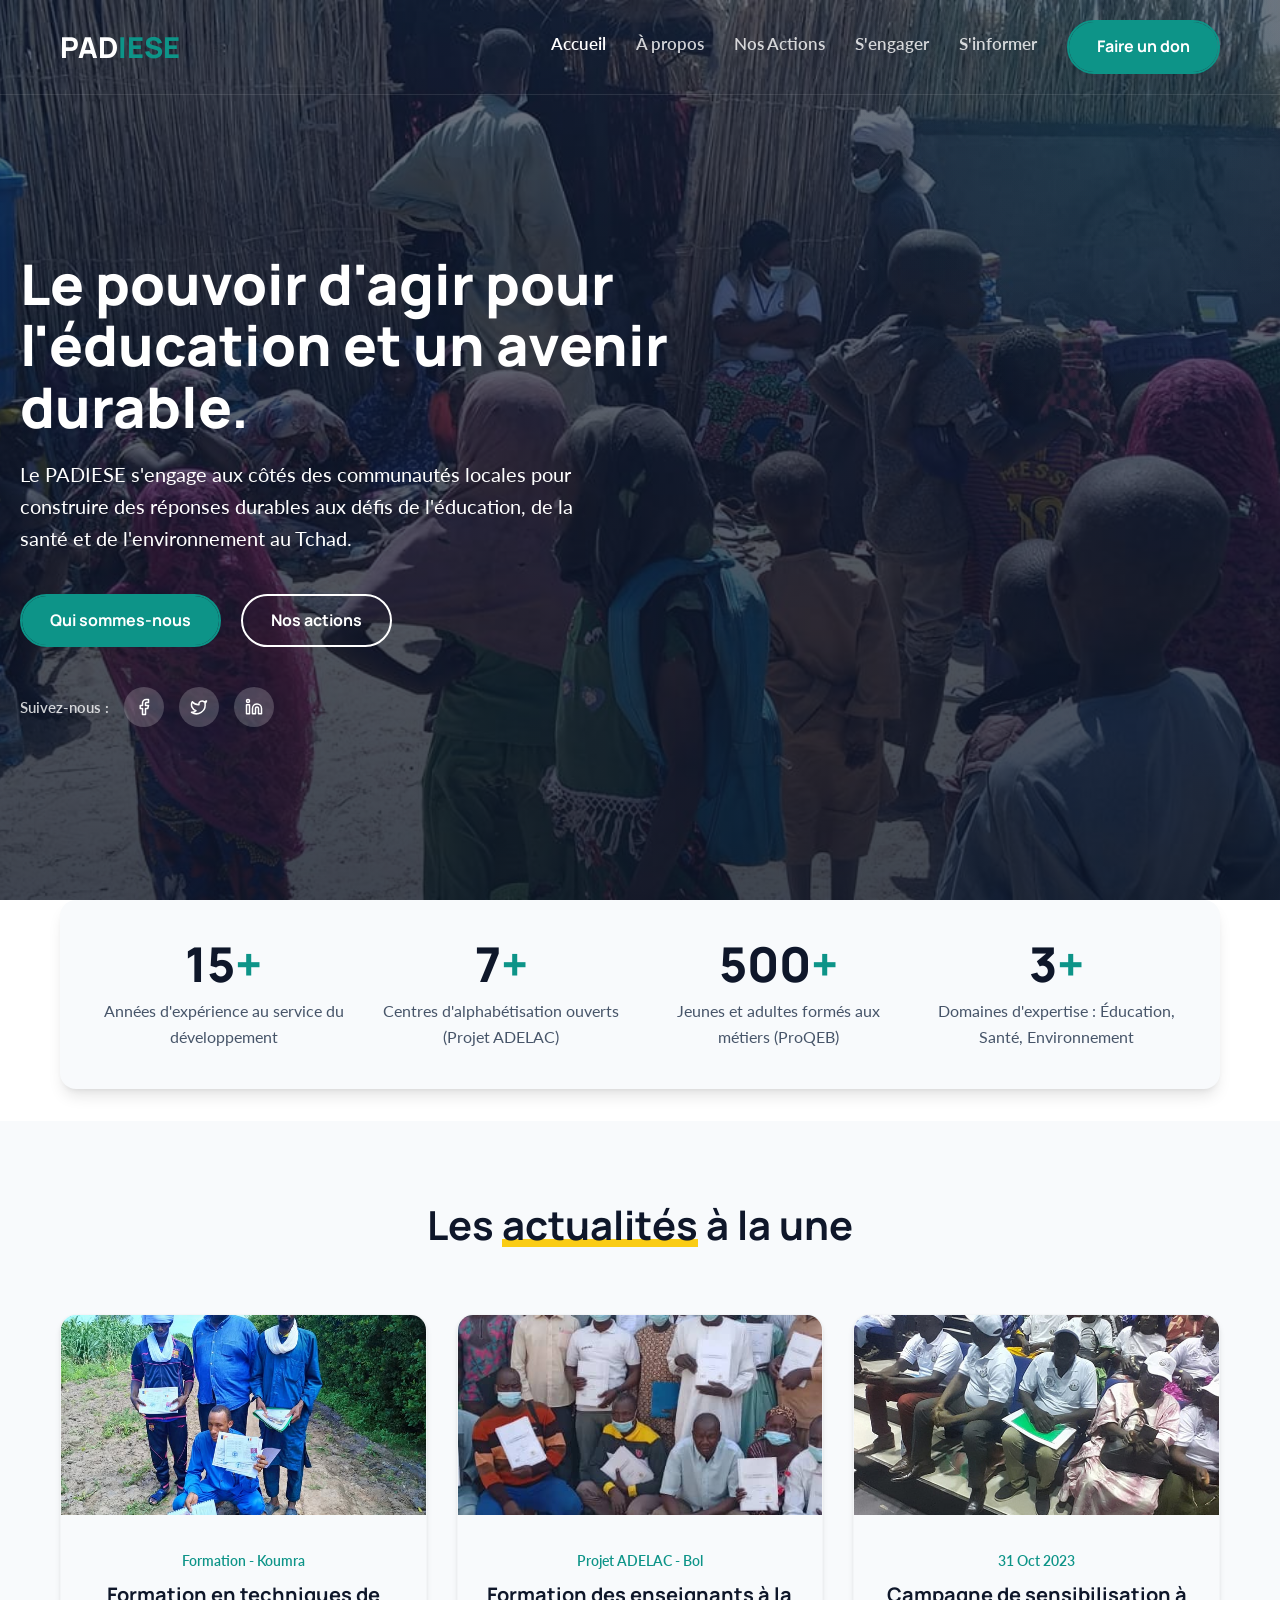
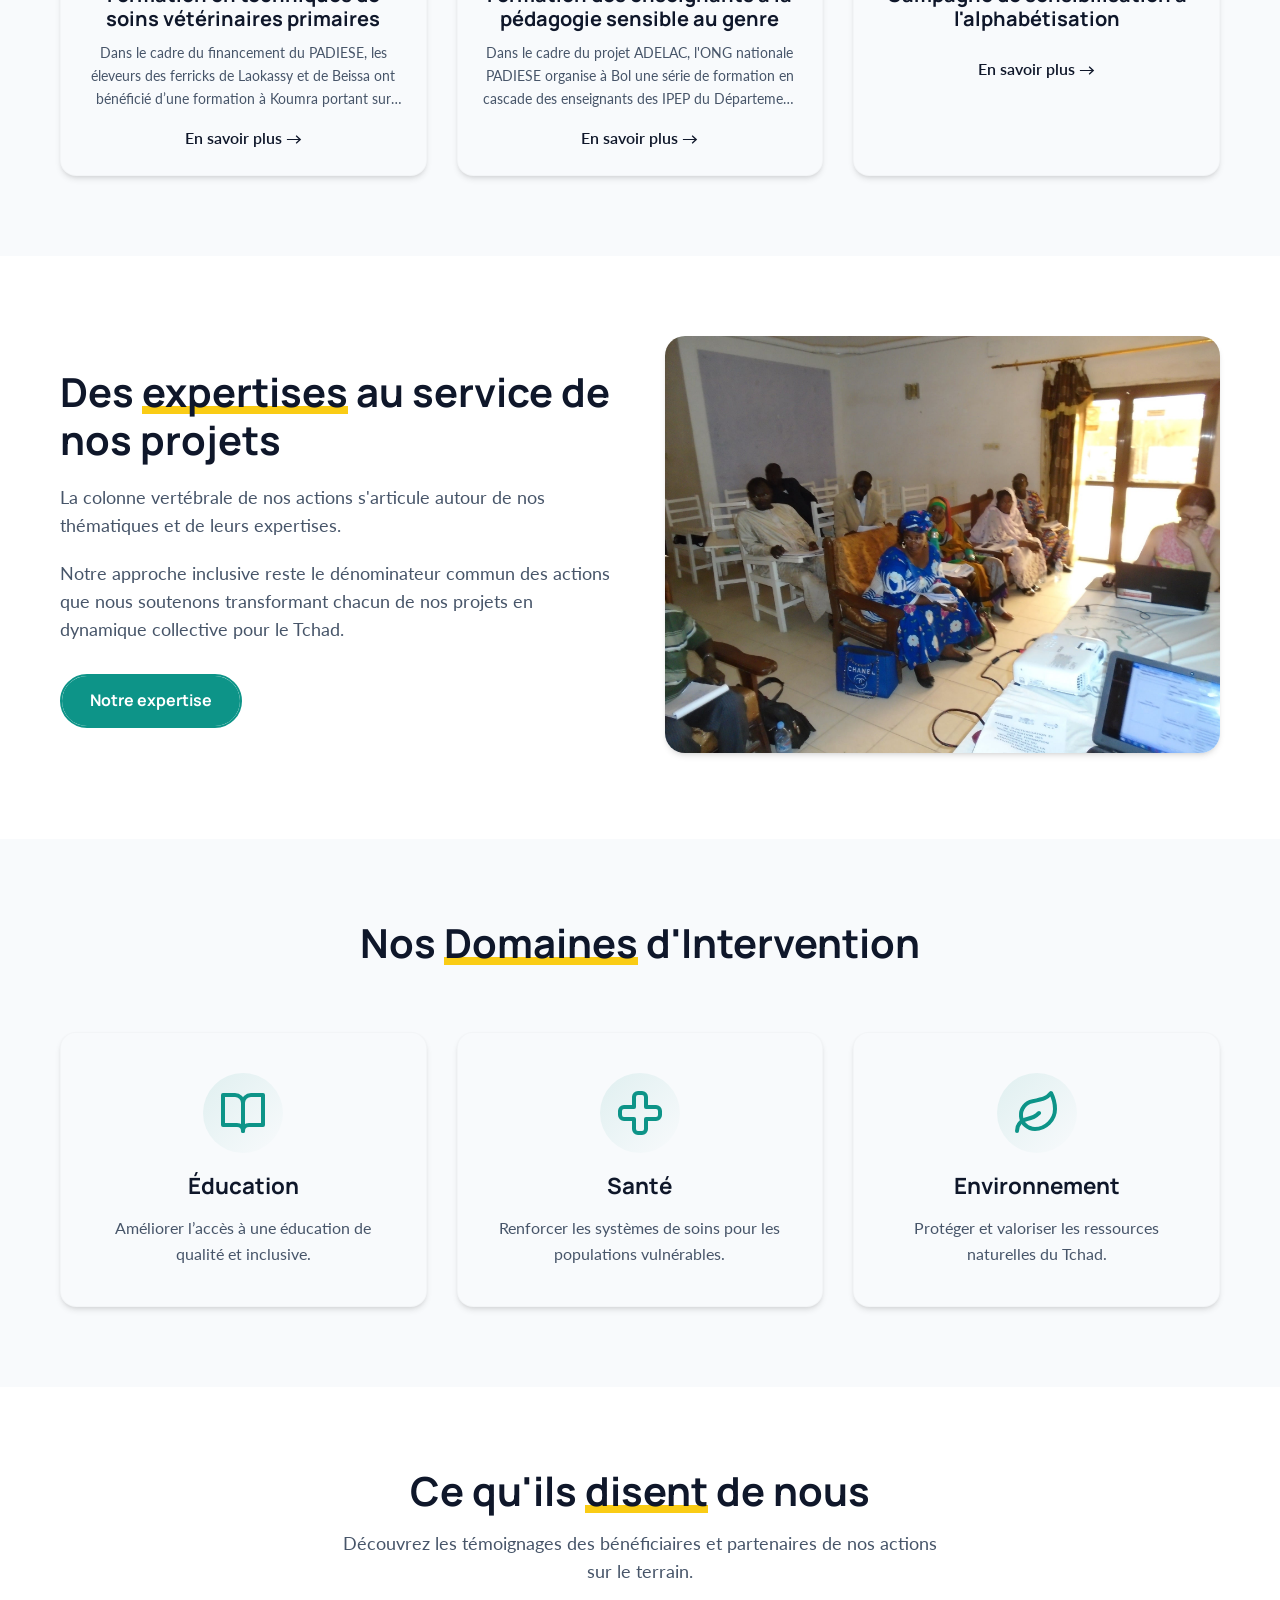
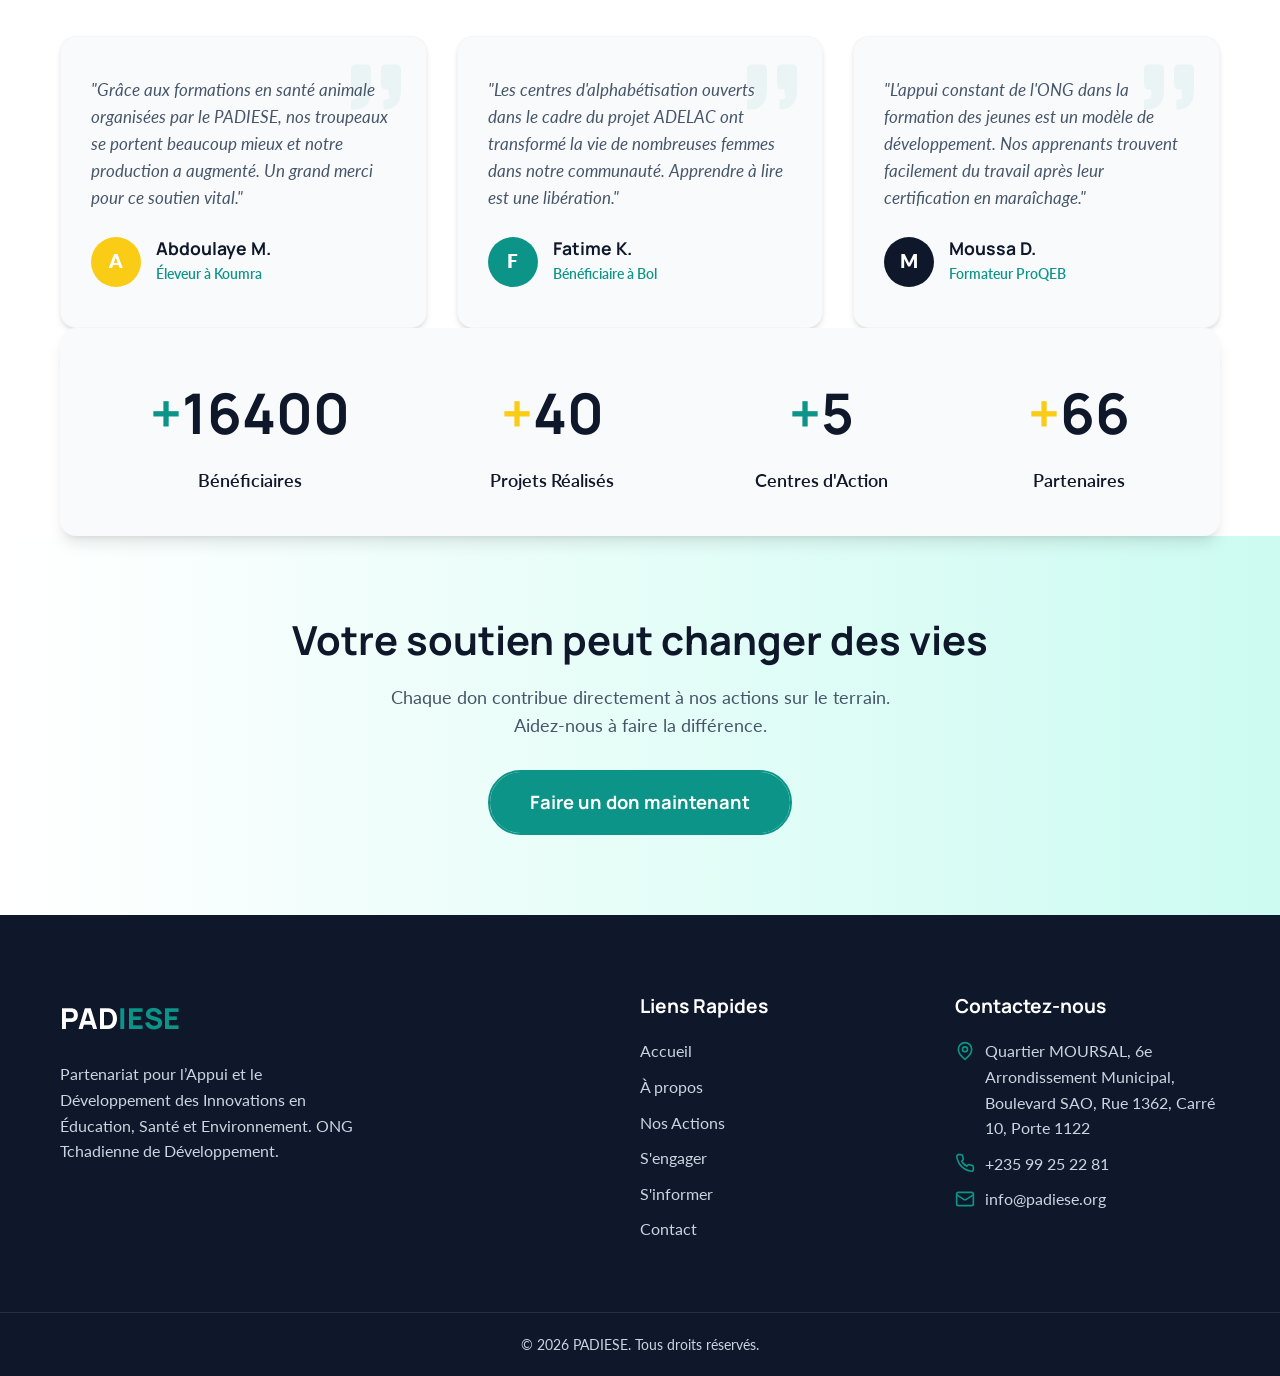
==== index.html @ 0599d3d6 "Initial commit" ====
<!DOCTYPE html>
<html lang="fr">
<head>
    <meta charset="UTF-8">
    <meta name="viewport" content="width=device-width, initial-scale=1.0">
    <meta name="description" content="Site officiel de l'ONG PADIESE (Partenariat pour l’Appui et le Développement des Innovations en Éducation, Santé et Environnement).">
    <title>PADIESE | ONG Tchadienne de Développement</title>
    <link href="https://fonts.googleapis.com/css2?family=Lato:ital,wght@0,300;0,400;0,700;1,400&family=Manrope:wght@400;500;600;700;800&display=swap" rel="stylesheet">
    <link rel="stylesheet" href="css/style.css">
    <link rel="stylesheet" href="css/components.css">
    <link rel="stylesheet" href="css/animations.css">
</head>
<body>
    <nav class="navbar" id="navbar">
        <div class="container nav-container">
            <a href="#" class="logo">PAD<span>IESE</span></a>
            <div class="nav-links">
                <a href="index.html" style="color: white;">Accueil</a>
                <a href="a-propos.html">À propos</a>
                <a href="actions.html">Nos Actions</a>
                <a href="sengager.html">S'engager</a>
                <a href="sinformer.html">S'informer</a>
                <a href="contact.html?sujet=don" class="btn btn-primary">Faire un don</a>
            </div>
            <div class="mobile-menu-btn">
                <span></span><span></span><span></span>
            </div>
        </div>
    </nav>

    <main>
        <!-- Hero Section -->
        <section id="accueil" class="hero">
            <div class="hero-bg"></div>
            <div class="container hero-content fade-in-up" style="text-align: left; margin: 0;">
                <h1 style="color: white; font-size: 3.5rem; max-width: 800px; line-height: 1.1; font-weight: 800;">Le pouvoir d'agir pour <span class="yellow-underline-text" style="color: white;">l'éducation</span> et un avenir <span class="yellow-underline-text" style="color: white;">durable.</span></h1>
                <p style="color: white; font-size: 1.25rem; max-width: 600px; margin-left: 0; margin-top: 20px;">Le PADIESE s'engage aux côtés des communautés locales pour construire des réponses durables aux défis de l'éducation, de la santé et de l'environnement au Tchad.</p>
                <div class="hero-buttons" style="justify-content: flex-start;">
                    <a href="a-propos.html" class="btn btn-primary">Qui sommes-nous</a>
                    <a href="actions.html" class="btn btn-secondary" style="border-color: white; color: white !important;">Nos actions</a>
                </div>
                <div class="hero-socials reveal delay-2" style="margin-top: 40px; display: flex; gap: 15px; align-items: center;">
                    <span style="color: rgba(255,255,255,0.8); font-size: 0.95rem; font-weight: 600;">Suivez-nous :</span>
                    <a href="#" style="color: white; background: rgba(255,255,255,0.2); width: 40px; height: 40px; display: flex; align-items: center; justify-content: center; border-radius: 50%; transition: all 0.3s ease;" onmouseover="this.style.background='var(--primary-color)'; this.style.transform='translateY(-3px)'" onmouseout="this.style.background='rgba(255,255,255,0.2)'; this.style.transform='translateY(0)'">
                        <svg xmlns="http://www.w3.org/2000/svg" width="18" height="18" viewBox="0 0 24 24" fill="none" stroke="currentColor" stroke-width="2" stroke-linecap="round" stroke-linejoin="round"><path d="M18 2h-3a5 5 0 0 0-5 5v3H7v4h3v8h4v-8h3l1-4h-4V7a1 1 0 0 1 1-1h3z"/></svg>
                    </a>
                    <a href="#" style="color: white; background: rgba(255,255,255,0.2); width: 40px; height: 40px; display: flex; align-items: center; justify-content: center; border-radius: 50%; transition: all 0.3s ease;" onmouseover="this.style.background='var(--primary-color)'; this.style.transform='translateY(-3px)'" onmouseout="this.style.background='rgba(255,255,255,0.2)'; this.style.transform='translateY(0)'">
                        <svg xmlns="http://www.w3.org/2000/svg" width="18" height="18" viewBox="0 0 24 24" fill="none" stroke="currentColor" stroke-width="2" stroke-linecap="round" stroke-linejoin="round"><path d="M22 4s-.7 2.1-2 3.4c1.6 10-9.4 17.3-18 11.6 2.2.1 4.4-.6 6-2C3 15.5.5 9.6 3 5c2.2 2.6 5.6 4.1 9 4-.9-4.2 4-6.6 7-3.8 1.1 0 3-1.2 3-1.2z"/></svg>
                    </a>
                    <a href="#" style="color: white; background: rgba(255,255,255,0.2); width: 40px; height: 40px; display: flex; align-items: center; justify-content: center; border-radius: 50%; transition: all 0.3s ease;" onmouseover="this.style.background='var(--primary-color)'; this.style.transform='translateY(-3px)'" onmouseout="this.style.background='rgba(255,255,255,0.2)'; this.style.transform='translateY(0)'">
                        <svg xmlns="http://www.w3.org/2000/svg" width="18" height="18" viewBox="0 0 24 24" fill="none" stroke="currentColor" stroke-width="2" stroke-linecap="round" stroke-linejoin="round"><path d="M16 8a6 6 0 0 1 6 6v7h-4v-7a2 2 0 0 0-2-2 2 2 0 0 0-2 2v7h-4v-7a6 6 0 0 1 6-6z"/><rect width="4" height="12" x="2" y="9"/><circle cx="4" cy="4" r="2"/></svg>
                    </a>
                </div>
            </div>
        </section>
        <!-- Impact Section -->
        <section id="impact" class="impact-section" style="padding-bottom: 2rem;">
            <div class="container">
                <div class="impact-grid reveal" style="display: grid; grid-template-columns: repeat(auto-fit, minmax(200px, 1fr)); gap: 30px; text-align: center;">
                    <div class="impact-card">
                        <h3 class="impact-number" style="font-size: 3rem; color: var(--text-main); font-weight: 800; line-height: 1;">15<span class="impact-plus" style="color: var(--primary-color);">+</span></h3>
                        <p class="impact-text" style="color: var(--text-muted); margin-top: 10px;">Années d'expérience au service du développement</p>
                    </div>
                    <div class="impact-card">
                        <h3 class="impact-number" style="font-size: 3rem; color: var(--text-main); font-weight: 800; line-height: 1;">7<span class="impact-plus" style="color: var(--primary-color);">+</span></h3>
                        <p class="impact-text" style="color: var(--text-muted); margin-top: 10px;">Centres d'alphabétisation ouverts (Projet ADELAC)</p>
                    </div>
                    <div class="impact-card">
                        <h3 class="impact-number" style="font-size: 3rem; color: var(--text-main); font-weight: 800; line-height: 1;">500<span class="impact-plus" style="color: var(--primary-color);">+</span></h3>
                        <p class="impact-text" style="color: var(--text-muted); margin-top: 10px;">Jeunes et adultes formés aux métiers (ProQEB)</p>
                    </div>
                    <div class="impact-card">
                        <h3 class="impact-number" style="font-size: 3rem; color: var(--text-main); font-weight: 800; line-height: 1;">3<span class="impact-plus" style="color: var(--primary-color);">+</span></h3>
                        <p class="impact-text" style="color: var(--text-muted); margin-top: 10px;">Domaines d'expertise : Éducation, Santé, Environnement</p>
                    </div>
                </div>
            </div>
        </section>

        <!-- À la une (Dernières actions) -->
        <section class="section-padding" style="background-color: var(--surface-color);">
            <div class="container">
                <div class="section-title text-center reveal">
                    <h2>Les <span class="yellow-underline-text">actualités</span> à la une</h2>
                </div>
                <div class="grid-3">
                    <div class="card reveal delay-1" style="padding: 0; overflow: hidden;">
                        <img src="images/473360840_1730516717730253_8406266396441770291_n.jpg" alt="Soins vétérinaires primaires" style="width: 100%; height: 200px; object-fit: cover;">
                        <div style="padding: 25px;">
                            <span style="font-size: 0.85rem; color: var(--primary-color); font-weight: 600;">Formation - Koumra</span>
                            <h3 style="margin: 10px 0; font-size: 1.25rem;">Formation en techniques de soins vétérinaires primaires</h3>
                            <p style="font-size: 0.9rem; color: var(--text-muted); margin-bottom: 15px; display: -webkit-box; -webkit-line-clamp: 3; -webkit-box-orient: vertical; overflow: hidden;">Dans le cadre du financement du PADIESE, les éleveurs des ferricks de Laokassy et de Beissa ont bénéficié d’une formation à Koumra portant sur les techniques de soins vétérinaires primaires.</p>
                            <a href="actions.html" style="color: var(--text-main); font-weight: 600; text-decoration: none; display: inline-block;">En savoir plus →</a>
                        </div>
                    </div>
                    <div class="card reveal delay-2" style="padding: 0; overflow: hidden;">
                        <img src="images/470239380_969892848502532_4528206277445745098_n.jpg" alt="Formation des enseignants IPEP" style="width: 100%; height: 200px; object-fit: cover;">
                        <div style="padding: 25px;">
                            <span style="font-size: 0.85rem; color: var(--primary-color); font-weight: 600;">Projet ADELAC - Bol</span>
                            <h3 style="margin: 10px 0; font-size: 1.25rem;">Formation des enseignants à la pédagogie sensible au genre</h3>
                            <p style="font-size: 0.9rem; color: var(--text-muted); margin-bottom: 15px; display: -webkit-box; -webkit-line-clamp: 3; -webkit-box-orient: vertical; overflow: hidden;">Dans le cadre du projet ADELAC, l'ONG nationale PADIESE organise à Bol une série de formation en cascade des enseignants des IPEP du Département de Mamdi sur l'utilisation du guide CAP (Connaissances Attitudes Pratiques) lié à la pédagogie sensible au genre. La première série a regroupé 55 participants parmi lesquels 4 femmes.</p>
                            <a href="actions.html" style="color: var(--text-main); font-weight: 600; text-decoration: none; display: inline-block;">En savoir plus →</a>
                        </div>
                    </div>
                    <div class="card reveal delay-3" style="padding: 0; overflow: hidden;">
                        <img src="images/485013255_989605013367758_7354269931741032101_n.jpg" alt="Alphabétisation" style="width: 100%; height: 200px; object-fit: cover;">
                        <div style="padding: 25px;">
                            <span style="font-size: 0.85rem; color: var(--primary-color); font-weight: 600;">31 Oct 2023</span>
                            <h3 style="margin: 10px 0; font-size: 1.25rem;">Campagne de sensibilisation à l'alphabétisation</h3>
                            <a href="actions.html" style="color: var(--text-main); font-weight: 600; text-decoration: none; margin-top: 15px; display: inline-block;">En savoir plus →</a>
                        </div>
                    </div>
                </div>
            </div>
        </section>

        <!-- Expertise Section -->
        <section class="section-padding" style="overflow: hidden;">
            <div class="container" style="display: flex; flex-wrap: wrap; gap: 50px; align-items: center;">
                <div class="reveal" style="flex: 1; min-width: 300px;">
                    <h2 style="font-size: 2.5rem; margin-bottom: 20px;">Des <span class="yellow-underline-text">expertises</span> au service de nos projets</h2>
                    <p style="font-size: 1.1rem; color: var(--text-muted); margin-bottom: 20px;">La colonne vertébrale de nos actions s'articule autour de nos thématiques et de leurs expertises.</p>
                    <p style="font-size: 1.1rem; color: var(--text-muted); margin-bottom: 30px;">Notre approche inclusive reste le dénominateur commun des actions que nous soutenons transformant chacun de nos projets en dynamique collective pour le Tchad.</p>
                    <a href="actions.html" class="btn btn-primary">Notre expertise</a>
                </div>
                <div class="reveal delay-2" style="flex: 1; min-width: 300px; position: relative;">
                    <img src="images/161277208_112523504239475_6601256429785300112_n.jpg" alt="Expertise" style="width: 100%; border-radius: 20px; box-shadow: var(--shadow-md);">
                </div>
            </div>
        </section>

        <!-- Thématiques Section -->
        <section class="section-padding" style="background-color: var(--surface-color);">
            <div class="container">
                <div class="section-title text-center reveal">
                    <h2>Nos <span class="yellow-underline-text">Domaines</span> d'Intervention</h2>
                </div>
                <div class="grid-3 mission-cards">
                    <div class="card reveal delay-1">
                        <div class="card-icon">
                            <svg xmlns="http://www.w3.org/2000/svg" width="48" height="48" viewBox="0 0 24 24" fill="none" stroke="currentColor" stroke-width="2" stroke-linecap="round" stroke-linejoin="round" style="color: var(--primary-color);"><path d="M2 3h6a4 4 0 0 1 4 4v14a3 3 0 0 0-3-3H2z"/><path d="M22 3h-6a4 4 0 0 0-4 4v14a3 3 0 0 1 3-3h7z"/></svg>
                        </div>
                        <h3>Éducation</h3>
                        <p>Améliorer l’accès à une éducation de qualité et inclusive.</p>
                    </div>
                    <div class="card reveal delay-2">
                        <div class="card-icon">
                            <svg xmlns="http://www.w3.org/2000/svg" width="48" height="48" viewBox="0 0 24 24" fill="none" stroke="currentColor" stroke-width="2" stroke-linecap="round" stroke-linejoin="round" style="color: var(--primary-color);"><path d="M11 2a2 2 0 0 0-2 2v5H4a2 2 0 0 0-2 2v2c0 1.1.9 2 2 2h5v5c0 1.1.9 2 2 2h2a2 2 0 0 0 2-2v-5h5a2 2 0 0 0 2-2v-2a2 2 0 0 0-2-2h-5V4a2 2 0 0 0-2-2h-2z"/></svg>
                        </div>
                        <h3>Santé</h3>
                        <p>Renforcer les systèmes de soins pour les populations vulnérables.</p>
                    </div>
                    <div class="card reveal delay-3">
                        <div class="card-icon">
                            <svg xmlns="http://www.w3.org/2000/svg" width="48" height="48" viewBox="0 0 24 24" fill="none" stroke="currentColor" stroke-width="2" stroke-linecap="round" stroke-linejoin="round" style="color: var(--primary-color);"><path d="M11 20A7 7 0 0 1 9.8 6.1C15.5 5 17 4.48 19 2c1 2 2 4.18 2 8 0 5.5-4.78 10-10 10Z"/><path d="M2 21c0-3 1.85-5.36 5.08-6C9.5 14.52 12 13 13 12"/></svg>
                        </div>
                        <h3>Environnement</h3>
                        <p>Protéger et valoriser les ressources naturelles du Tchad.</p>
                    </div>
                </div>
            </div>
        </section>

        <!-- Avis / Témoignages Section -->
        <section class="section-padding" style="background-color: var(--bg-color);">
            <div class="container">
                <div class="section-title text-center reveal">
                    <h2>Ce qu'ils <span class="yellow-underline-text">disent</span> de nous</h2>
                    <p>Découvrez les témoignages des bénéficiaires et partenaires de nos actions sur le terrain.</p>
                </div>
                <div class="grid-3">
                    <!-- Avis 1 -->
                    <div class="card reveal delay-1" style="text-align: left; position: relative;">
                        <svg xmlns="http://www.w3.org/2000/svg" width="60" height="60" viewBox="0 0 24 24" fill="var(--primary-color)" opacity="0.05" style="position: absolute; top: 20px; right: 20px;"><path d="M3 21c3 0 7-1 7-8V5c0-1.25-.756-2.017-2-2H4c-1.25 0-2 .75-2 1.972V11c0 1.25.75 2 2 2 1 0 1 0 1 1v1c0 1-1 2-2 2s-1 .008-1 1.031V20c0 1 0 1 1 1z"/><path d="M15 21c3 0 7-1 7-8V5c0-1.25-.757-2.017-2-2h-4c-1.25 0-2 .75-2 1.972V11c0 1.25.75 2 2 2h.999v2C17.999 16 17 17 16 17s-1 .008-1 1.031V20c0 1 0 1 1 1z"/></svg>
                        <p style="font-size: 1.05rem; font-style: italic; color: var(--text-muted); margin-bottom: 25px; position: relative; z-index: 1;">"Grâce aux formations en santé animale organisées par le PADIESE, nos troupeaux se portent beaucoup mieux et notre production a augmenté. Un grand merci pour ce soutien vital."</p>
                        <div style="display: flex; align-items: center; gap: 15px;">
                            <div style="width: 50px; height: 50px; background: var(--secondary-color); border-radius: 50%; display: flex; align-items: center; justify-content: center; font-weight: 800; font-size: 1.2rem; color: white;">A</div>
                            <div>
                                <h4 style="margin: 0; font-size: 1.1rem;">Abdoulaye M.</h4>
                                <span style="font-size: 0.85rem; color: var(--primary-color); font-weight: 600;">Éleveur à Koumra</span>
                            </div>
                        </div>
                    </div>
                    <!-- Avis 2 -->
                    <div class="card reveal delay-2" style="text-align: left; position: relative;">
                        <svg xmlns="http://www.w3.org/2000/svg" width="60" height="60" viewBox="0 0 24 24" fill="var(--primary-color)" opacity="0.05" style="position: absolute; top: 20px; right: 20px;"><path d="M3 21c3 0 7-1 7-8V5c0-1.25-.756-2.017-2-2H4c-1.25 0-2 .75-2 1.972V11c0 1.25.75 2 2 2 1 0 1 0 1 1v1c0 1-1 2-2 2s-1 .008-1 1.031V20c0 1 0 1 1 1z"/><path d="M15 21c3 0 7-1 7-8V5c0-1.25-.757-2.017-2-2h-4c-1.25 0-2 .75-2 1.972V11c0 1.25.75 2 2 2h.999v2C17.999 16 17 17 16 17s-1 .008-1 1.031V20c0 1 0 1 1 1z"/></svg>
                        <p style="font-size: 1.05rem; font-style: italic; color: var(--text-muted); margin-bottom: 25px; position: relative; z-index: 1;">"Les centres d'alphabétisation ouverts dans le cadre du projet ADELAC ont transformé la vie de nombreuses femmes dans notre communauté. Apprendre à lire est une libération."</p>
                        <div style="display: flex; align-items: center; gap: 15px;">
                            <div style="width: 50px; height: 50px; background: var(--primary-color); border-radius: 50%; display: flex; align-items: center; justify-content: center; font-weight: 800; font-size: 1.2rem; color: white;">F</div>
                            <div>
                                <h4 style="margin: 0; font-size: 1.1rem;">Fatime K.</h4>
                                <span style="font-size: 0.85rem; color: var(--primary-color); font-weight: 600;">Bénéficiaire à Bol</span>
                            </div>
                        </div>
                    </div>
                    <!-- Avis 3 -->
                    <div class="card reveal delay-3" style="text-align: left; position: relative;">
                        <svg xmlns="http://www.w3.org/2000/svg" width="60" height="60" viewBox="0 0 24 24" fill="var(--primary-color)" opacity="0.05" style="position: absolute; top: 20px; right: 20px;"><path d="M3 21c3 0 7-1 7-8V5c0-1.25-.756-2.017-2-2H4c-1.25 0-2 .75-2 1.972V11c0 1.25.75 2 2 2 1 0 1 0 1 1v1c0 1-1 2-2 2s-1 .008-1 1.031V20c0 1 0 1 1 1z"/><path d="M15 21c3 0 7-1 7-8V5c0-1.25-.757-2.017-2-2h-4c-1.25 0-2 .75-2 1.972V11c0 1.25.75 2 2 2h.999v2C17.999 16 17 17 16 17s-1 .008-1 1.031V20c0 1 0 1 1 1z"/></svg>
                        <p style="font-size: 1.05rem; font-style: italic; color: var(--text-muted); margin-bottom: 25px; position: relative; z-index: 1;">"L'appui constant de l'ONG dans la formation des jeunes est un modèle de développement. Nos apprenants trouvent facilement du travail après leur certification en maraîchage."</p>
                        <div style="display: flex; align-items: center; gap: 15px;">
                            <div style="width: 50px; height: 50px; background: var(--text-main); border-radius: 50%; display: flex; align-items: center; justify-content: center; font-weight: 800; font-size: 1.2rem; color: white;">M</div>
                            <div>
                                <h4 style="margin: 0; font-size: 1.1rem;">Moussa D.</h4>
                                <span style="font-size: 0.85rem; color: var(--primary-color); font-weight: 600;">Formateur ProQEB</span>
                            </div>
                        </div>
                    </div>
                </div>
            </div>
        </section>

        <!-- Stats / Impact Section -->
        <section id="impact" class="impact">
            <div class="container">
                <div class="impact-grid text-center">
                    <div class="stat-item reveal">
                        <div style="display: flex; align-items: baseline;">
                            <span style="color: var(--primary-color); font-size: 3.5rem; font-weight: 700; font-family: var(--font-heading);">+</span>
                            <span class="stat-number" data-target="50000" style="color: var(--text-main);">0</span>
                        </div>
                        <span class="stat-label">Bénéficiaires</span>
                    </div>
                    <div class="stat-item reveal delay-1">
                        <div style="display: flex; align-items: baseline;">
                            <span style="color: var(--secondary-color); font-size: 3.5rem; font-weight: 700; font-family: var(--font-heading);">+</span>
                            <span class="stat-number" data-target="120" style="color: var(--text-main);">0</span>
                        </div>
                        <span class="stat-label">Projets Réalisés</span>
                    </div>
                    <div class="stat-item reveal delay-2">
                        <div style="display: flex; align-items: baseline;">
                            <span style="color: var(--primary-color); font-size: 3.5rem; font-weight: 700; font-family: var(--font-heading);">+</span>
                            <span class="stat-number" data-target="15" style="color: var(--text-main);">0</span>
                        </div>
                        <span class="stat-label">Centres d'Action</span>
                    </div>
                    <div class="stat-item reveal delay-3">
                        <div style="display: flex; align-items: baseline;">
                            <span style="color: var(--secondary-color); font-size: 3.5rem; font-weight: 700; font-family: var(--font-heading);">+</span>
                            <span class="stat-number" data-target="200" style="color: var(--text-main);">0</span>
                        </div>
                        <span class="stat-label">Partenaires</span>
                    </div>
                </div>
            </div>
        </section>

        <!-- Call to Action -->
        <section class="cta section-padding text-center">
            <div class="container reveal">
                <h2>Votre soutien peut changer des vies</h2>
                <p>Chaque don contribue directement à nos actions sur le terrain. Aidez-nous à faire la différence.</p>
                <a href="#contact" class="btn btn-primary btn-large">Faire un don maintenant</a>
            </div>
        </section>
    </main>

    <footer id="contact" class="footer">
        <div class="container footer-grid">
            <div class="footer-about">
                <a href="#" class="logo footer-logo">PAD<span>IESE</span></a>
                <p>Partenariat pour l’Appui et le Développement des Innovations en Éducation, Santé et Environnement. ONG Tchadienne de Développement.</p>
            </div>
            <div class="footer-links">
                <h4>Liens Rapides</h4>
                <ul>
                    <li><a href="index.html">Accueil</a></li>
                    <li><a href="a-propos.html">À propos</a></li>
                    <li><a href="actions.html">Nos Actions</a></li>
                    <li><a href="sengager.html">S'engager</a></li>
                    <li><a href="sinformer.html">S'informer</a></li>
                    <li><a href="contact.html">Contact</a></li>
                </ul>
            </div>
            <div class="footer-contact">
                <h4>Contactez-nous</h4>
                <div style="display: flex; align-items: flex-start; gap: 10px; margin-bottom: 10px;">
                    <svg xmlns="http://www.w3.org/2000/svg" width="20" height="20" viewBox="0 0 24 24" fill="none" stroke="currentColor" stroke-width="2" stroke-linecap="round" stroke-linejoin="round" style="color: var(--primary-color); flex-shrink: 0; margin-top: 3px;"><path d="M20 10c0 6-8 12-8 12s-8-6-8-12a8 8 0 0 1 16 0Z"/><circle cx="12" cy="10" r="3"/></svg>
                    <p style="margin-bottom: 0;">Quartier MOURSAL, 6e Arrondissement Municipal, Boulevard SAO, Rue 1362, Carré 10, Porte 1122</p>
                </div>
                <div style="display: flex; align-items: center; gap: 10px; margin-bottom: 10px;">
                    <svg xmlns="http://www.w3.org/2000/svg" width="20" height="20" viewBox="0 0 24 24" fill="none" stroke="currentColor" stroke-width="2" stroke-linecap="round" stroke-linejoin="round" style="color: var(--primary-color); flex-shrink: 0;"><path d="M22 16.92v3a2 2 0 0 1-2.18 2 19.79 19.79 0 0 1-8.63-3.07 19.5 19.5 0 0 1-6-6 19.79 19.79 0 0 1-3.07-8.67A2 2 0 0 1 4.11 2h3a2 2 0 0 1 2 1.72 12.84 12.84 0 0 0 .7 2.81 2 2 0 0 1-.45 2.11L8.09 9.91a16 16 0 0 0 6 6l1.27-1.27a2 2 0 0 1 2.11-.45 12.84 12.84 0 0 0 2.81.7A2 2 0 0 1 22 16.92z"/></svg>
                    <p style="margin-bottom: 0;">+235 99 25 22 81</p>
                </div>
                <div style="display: flex; align-items: center; gap: 10px;">
                    <svg xmlns="http://www.w3.org/2000/svg" width="20" height="20" viewBox="0 0 24 24" fill="none" stroke="currentColor" stroke-width="2" stroke-linecap="round" stroke-linejoin="round" style="color: var(--primary-color); flex-shrink: 0;"><rect width="20" height="16" x="2" y="4" rx="2"/><path d="m22 7-8.97 5.7a1.94 1.94 0 0 1-2.06 0L2 7"/></svg>
                    <p style="margin-bottom: 0;">info@padiese.org</p>
                </div>
            </div>
        </div>
        <div class="footer-bottom text-center">
            <p>&copy; 2026 PADIESE. Tous droits réservés.</p>
        </div>
    </footer>

    <script src="js/main.js"></script>
</body>
</html>
---- css/style.css ----
/* Variables */
:root {
    --primary-color: #0d9488; /* Teal / Green from ID-ONG */
    --primary-dark: #0f766e;
    --secondary-color: #facc15; /* Yellow Accent */
    --secondary-dark: #eab308;
    --bg-color: #ffffff;
    --surface-color: #f8fafc; /* Very light gray */
    --text-main: #0f172a; /* Dark Navy */
    --text-muted: #475569;
    --font-heading: 'Manrope', sans-serif;
    --font-body: 'Lato', sans-serif;
    --transition: all 0.3s cubic-bezier(0.4, 0, 0.2, 1);
    --shadow-sm: 0 1px 2px 0 rgb(0 0 0 / 0.05);
    --shadow-md: 0 4px 6px -1px rgb(0 0 0 / 0.1), 0 2px 4px -2px rgb(0 0 0 / 0.1);
    --shadow-lg: 0 10px 15px -3px rgb(0 0 0 / 0.1), 0 4px 6px -4px rgb(0 0 0 / 0.1);
}

/* Reset & Global */
* {
    margin: 0;
    padding: 0;
    box-sizing: border-box;
}

/* Custom Leaflet Map Pin */
.custom-pin {
    background: transparent !important;
    border: none !important;
}

html {
    scroll-behavior: smooth;
}

body {
    font-family: var(--font-body);
    color: var(--text-main);
    background-color: var(--bg-color);
    line-height: 1.6;
    overflow-x: hidden;
}

h1, h2, h3, h4, h5, h6 {
    font-family: var(--font-heading);
    font-weight: 700;
    line-height: 1.2;
    color: var(--text-main);
}

a {
    text-decoration: none;
    color: inherit;
    transition: var(--transition);
}

ul {
    list-style: none;
}

/* Layout Utilities */
.container {
    max-width: 1200px;
    margin: 0 auto;
    padding: 0 20px;
}

.section-padding {
    padding: 80px 0;
}

.text-center {
    text-align: center;
}

.grid-3 {
    display: grid;
    grid-template-columns: repeat(auto-fit, minmax(300px, 1fr));
    gap: 30px;
}

.section-title {
    margin-bottom: 50px;
}

.section-title h2 {
    font-size: 2.5rem;
    margin-bottom: 15px;
    position: relative;
    display: inline-block;
}

.section-title p {
    color: var(--text-muted);
    font-size: 1.1rem;
    max-width: 600px;
    margin: 0 auto;
}
---- css/components.css ----
/* Navbar */
.navbar {
    position: fixed;
    top: 0;
    left: 0;
    width: 100%;
    background: transparent;
    z-index: 1000;
    padding: 20px 0;
    transition: var(--transition);
    border-bottom: 1px solid rgba(255, 255, 255, 0.1);
}

.navbar.scrolled {
    padding: 15px 0;
    background: var(--text-main); /* Dark background on scroll */
    box-shadow: var(--shadow-md);
    border-bottom: none;
}

.nav-container {
    display: flex;
    justify-content: space-between;
    align-items: center;
}

.logo {
    font-family: var(--font-heading);
    font-size: 1.8rem;
    font-weight: 800;
    color: white;
}

.logo span {
    color: var(--primary-color);
}

.nav-links {
    display: flex;
    gap: 30px;
    align-items: center;
}

.nav-links a:not(.btn) {
    font-weight: 600;
    color: rgba(255, 255, 255, 0.8);
    font-size: 1.05rem;
    position: relative;
    padding-bottom: 5px;
    transition: color 0.3s ease;
}

.nav-links a:not(.btn)::after {
    content: '';
    position: absolute;
    bottom: 0;
    left: 0;
    width: 0;
    height: 2px;
    background-color: var(--secondary-color);
    transition: width 0.3s cubic-bezier(0.25, 1, 0.5, 1);
    border-radius: 2px;
}

.nav-links a:not(.btn):hover {
    color: white;
}

.nav-links a:not(.btn):hover::after {
    width: 100%;
}

.mobile-menu-btn {
    display: none;
    cursor: pointer;
    flex-direction: column;
    gap: 5px;
}

.mobile-menu-btn span {
    width: 25px;
    height: 3px;
    background-color: white;
    transition: var(--transition);
}

/* Buttons */
.btn {
    display: inline-flex;
    align-items: center;
    justify-content: center;
    padding: 12px 28px;
    border-radius: 50px;
    font-weight: 700;
    font-family: var(--font-heading);
    cursor: pointer;
    border: 2px solid transparent;
    position: relative;
    overflow: hidden;
    text-decoration: none;
    transition: color 0.4s ease, border-color 0.4s ease, transform 0.4s ease, box-shadow 0.4s ease;
    z-index: 1;
}

.btn-primary {
    background-color: transparent;
    border-color: var(--primary-color);
    color: white !important;
}

.btn-primary::before {
    content: '';
    position: absolute;
    bottom: 0;
    left: 0;
    width: 100%;
    height: 100%;
    background-color: var(--primary-color);
    z-index: -1;
    transform: translateY(0);
    transition: transform 0.4s cubic-bezier(0.75, 0, 0.125, 1);
}

.btn-primary:hover::before {
    transform: translateY(-100%);
}

.btn-primary:hover {
    color: var(--primary-color) !important;
    background-color: white;
    border-color: white;
    transform: translateY(-2px);
    box-shadow: 0 10px 20px rgba(13, 148, 136, 0.2);
}

.btn-secondary {
    background-color: transparent;
    border-color: white;
    color: white !important;
}

.btn-secondary::before {
    content: '';
    position: absolute;
    bottom: 0;
    left: 0;
    width: 100%;
    height: 0%;
    background-color: white;
    z-index: -1;
    transition: height 0.4s cubic-bezier(0.75, 0, 0.125, 1);
}

.btn-secondary:hover::before {
    height: 100%;
}

.btn-secondary:hover {
    color: var(--text-main) !important;
    transform: translateY(-2px);
}

.btn-large {
    padding: 16px 40px;
    font-size: 1.15rem;
}

/* Cards */
.card {
    background: var(--surface-color);
    border-radius: 16px;
    padding: 40px 30px;
    text-align: center;
    box-shadow: var(--shadow-md);
    transition: var(--transition);
    border: 1px solid rgba(0,0,0,0.02);
}

.card:hover {
    transform: translateY(-10px);
    box-shadow: var(--shadow-lg);
    border-color: rgba(13, 148, 136, 0.1);
}

.card-icon {
    font-size: 3rem;
    margin-bottom: 20px;
    background: linear-gradient(135deg, rgba(13, 148, 136, 0.1) 0%, rgba(13, 148, 136, 0) 100%);
    width: 80px;
    height: 80px;
    display: flex;
    align-items: center;
    justify-content: center;
    border-radius: 50%;
    margin: 0 auto 20px;
}

.card h3 {
    margin-bottom: 15px;
    font-size: 1.4rem;
}

.card p {
    color: var(--text-muted);
}

/* Hero */
.hero {
    position: relative;
    min-height: 100vh;
    display: flex;
    align-items: center;
    padding-top: 80px;
    overflow: hidden;
}

.hero-bg {
    position: absolute;
    top: 0;
    left: 0;
    width: 100%;
    height: 100%;
    background: linear-gradient(rgba(15, 23, 42, 0.6), rgba(15, 23, 42, 0.8)), url('../images/472846403_986457560179394_4490213305710777550_n.jpg') center/cover no-repeat;
    z-index: -1;
}

.hero-bg::after {
    content: '';
    position: absolute;
    top: -20%;
    right: -10%;
    width: 600px;
    height: 600px;
    background: radial-gradient(circle, rgba(13, 148, 136, 0.1) 0%, rgba(255,255,255,0) 70%);
    border-radius: 50%;
}

.hero-content {
    max-width: 800px;
    text-align: center;
    margin: 0 auto;
}

.hero h1 {
    font-size: 4rem;
    margin-bottom: 20px;
}

.hero h1 span {
    color: var(--primary-color);
    position: relative;
    display: inline-block;
}

.hero p {
    font-size: 1.2rem;
    color: var(--text-muted);
    margin-bottom: 40px;
    max-width: 600px;
    margin-left: auto;
    margin-right: auto;
}

.hero-buttons {
    display: flex;
    gap: 20px;
    justify-content: center;
}

/* Impact / Stats */
.impact {
    position: relative;
    z-index: 10;
    margin-top: -80px; /* Float over hero */
    padding: 0 20px;
    background: transparent;
}

.impact-grid {
    display: flex;
    justify-content: space-around;
    flex-wrap: wrap;
    gap: 40px;
    background: var(--surface-color);
    padding: 40px;
    border-radius: 16px;
    box-shadow: var(--shadow-lg);
}

.stat-item {
    display: flex;
    flex-direction: column;
    align-items: center;
}

.stat-number {
    font-family: var(--font-heading);
    font-size: 3.5rem;
    font-weight: 700;
    color: var(--primary-color);
    line-height: 1;
}

.stat-label {
    font-size: 1.1rem;
    margin-top: 10px;
    font-weight: 600;
    color: var(--text-main);
}

/* CTA */
.cta {
    background: linear-gradient(to right, var(--bg-color), #ccfbf1);
}

.cta h2 {
    font-size: 2.5rem;
    margin-bottom: 20px;
}

.cta p {
    font-size: 1.1rem;
    color: var(--text-muted);
    margin-bottom: 30px;
    max-width: 500px;
    margin-left: auto;
    margin-right: auto;
}

/* Footer */
.footer {
    background-color: #0f172a;
    color: #cbd5e1;
    padding: 80px 0 20px;
}

.footer-grid {
    display: grid;
    grid-template-columns: 2fr 1fr 1fr;
    gap: 50px;
    margin-bottom: 60px;
}

.footer-logo {
    color: white;
    margin-bottom: 20px;
    display: inline-block;
}

.footer-logo span {
    color: var(--primary-color);
}

.footer-about p {
    max-width: 300px;
}

.footer h4 {
    color: white;
    font-family: var(--font-heading);
    font-size: 1.2rem;
    margin-bottom: 20px;
}

.footer-links ul li {
    margin-bottom: 10px;
}

.footer-links ul li a:hover {
    color: var(--primary-color);
}

.footer-contact p {
    margin-bottom: 10px;
}

.footer-bottom {
    border-top: 1px solid rgba(255,255,255,0.1);
    padding-top: 20px;
    font-size: 0.9rem;
}

/* Media Queries */
@media (max-width: 768px) {
    .nav-links {
        display: none;
        position: absolute;
        top: 100%;
        left: 0;
        width: 100%;
        background: var(--text-main);
        flex-direction: column;
        padding: 20px;
        box-shadow: var(--shadow-md);
    }
    
    .nav-links.active {
        display: flex;
    }

    .mobile-menu-btn {
        display: flex;
    }

    .hero h1 {
        font-size: 2.5rem;
    }

    .hero-buttons {
        flex-direction: column;
    }

    .footer-grid {
        grid-template-columns: 1fr;
        gap: 30px;
    }
}

/* Slider Styles */
.slider-container {
    flex: 1;
    min-width: 300px;
    padding: 0;
    position: relative;
    border-radius: 8px;
    overflow: hidden;
}

.slider {
    display: flex;
    overflow-x: auto;
    scroll-snap-type: x mandatory;
    gap: 0;
    scrollbar-width: none;
    -ms-overflow-style: none;
    border-radius: 8px;
    scroll-behavior: smooth;
}

.slider::-webkit-scrollbar {
    display: none;
}

.slider img {
    scroll-snap-align: center;
    flex: 0 0 100%;
    width: 100%;
    height: 350px;
    object-fit: cover;
}

.slider-btn {
    position: absolute;
    top: 50%;
    transform: translateY(-50%);
    background: rgba(255,255,255,0.8);
    border: none;
    border-radius: 50%;
    width: 40px;
    height: 40px;
    cursor: pointer;
    box-shadow: 0 2px 5px rgba(0,0,0,0.2);
    display: flex;
    align-items: center;
    justify-content: center;
    z-index: 2;
    transition: background 0.3s;
    font-size: 18px;
    color: var(--primary-color);
}

.slider-btn:hover {
    background: rgba(255,255,255,1);
}

.slider-btn.prev {
    left: 10px;
}

.slider-btn.next {
    right: 10px;
}

.slider-dots {
    position: absolute;
    bottom: 15px;
    left: 50%;
    transform: translateX(-50%);
    display: flex;
    gap: 8px;
    z-index: 2;
}

.slider-dot {
    width: 10px;
    height: 10px;
    border-radius: 50%;
    background: rgba(255,255,255,0.5);
    cursor: pointer;
    transition: background 0.3s;
}

.slider-dot.active {
    background: var(--primary-color);
}
---- css/animations.css ----
/* Animation keyframes */
@keyframes fadeInUp {
    from { opacity: 0; transform: translateY(40px); }
    to { opacity: 1; transform: translateY(0); }
}

@keyframes fadeInLeft {
    from { opacity: 0; transform: translateX(-40px); }
    to { opacity: 1; transform: translateX(0); }
}

@keyframes fadeInRight {
    from { opacity: 0; transform: translateX(40px); }
    to { opacity: 1; transform: translateX(0); }
}

@keyframes float {
    0% { transform: translateY(0px); }
    50% { transform: translateY(-15px); }
    100% { transform: translateY(0px); }
}

@keyframes drawUnderline {
    from { width: 0; }
    to { width: 100%; }
}

/* Scroll Reveal Base */
.reveal {
    opacity: 0;
    transform: translateY(40px);
    transition: all 0.9s cubic-bezier(0.25, 1, 0.5, 1);
}

.reveal.active {
    opacity: 1;
    transform: translateY(0);
}

/* Directional Reveals (Combined with .reveal) */
.reveal-left {
    transform: translateX(-40px);
}
.reveal-left.active {
    transform: translateX(0);
}

.reveal-right {
    transform: translateX(40px);
}
.reveal-right.active {
    transform: translateX(0);
}

.reveal-scale {
    transform: scale(0.9);
}
.reveal-scale.active {
    transform: scale(1);
}

/* Utility classes for continuous animations */
.floating {
    animation: float 4s ease-in-out infinite;
}

/* Image Zoom inside Cards */
.card img {
    transition: transform 0.6s cubic-bezier(0.25, 1, 0.5, 1);
}
.card:hover img {
    transform: scale(1.08);
}

/* Yellow Underline Text Animation */
.yellow-underline-text {
    position: relative;
    display: inline-block;
}
.yellow-underline-text::after {
    content: '';
    position: absolute;
    bottom: 2px;
    left: 0;
    height: 8px;
    width: 0;
    background-color: var(--secondary-color);
    z-index: -1;
    transition: width 1s cubic-bezier(0.25, 1, 0.5, 1);
}
.reveal.active .yellow-underline-text::after,
.yellow-underline-text.active::after {
    width: 100%;
}

/* Delays */
.delay-1 { transition-delay: 0.15s; }
.delay-2 { transition-delay: 0.3s; }
.delay-3 { transition-delay: 0.45s; }
.delay-4 { transition-delay: 0.6s; }
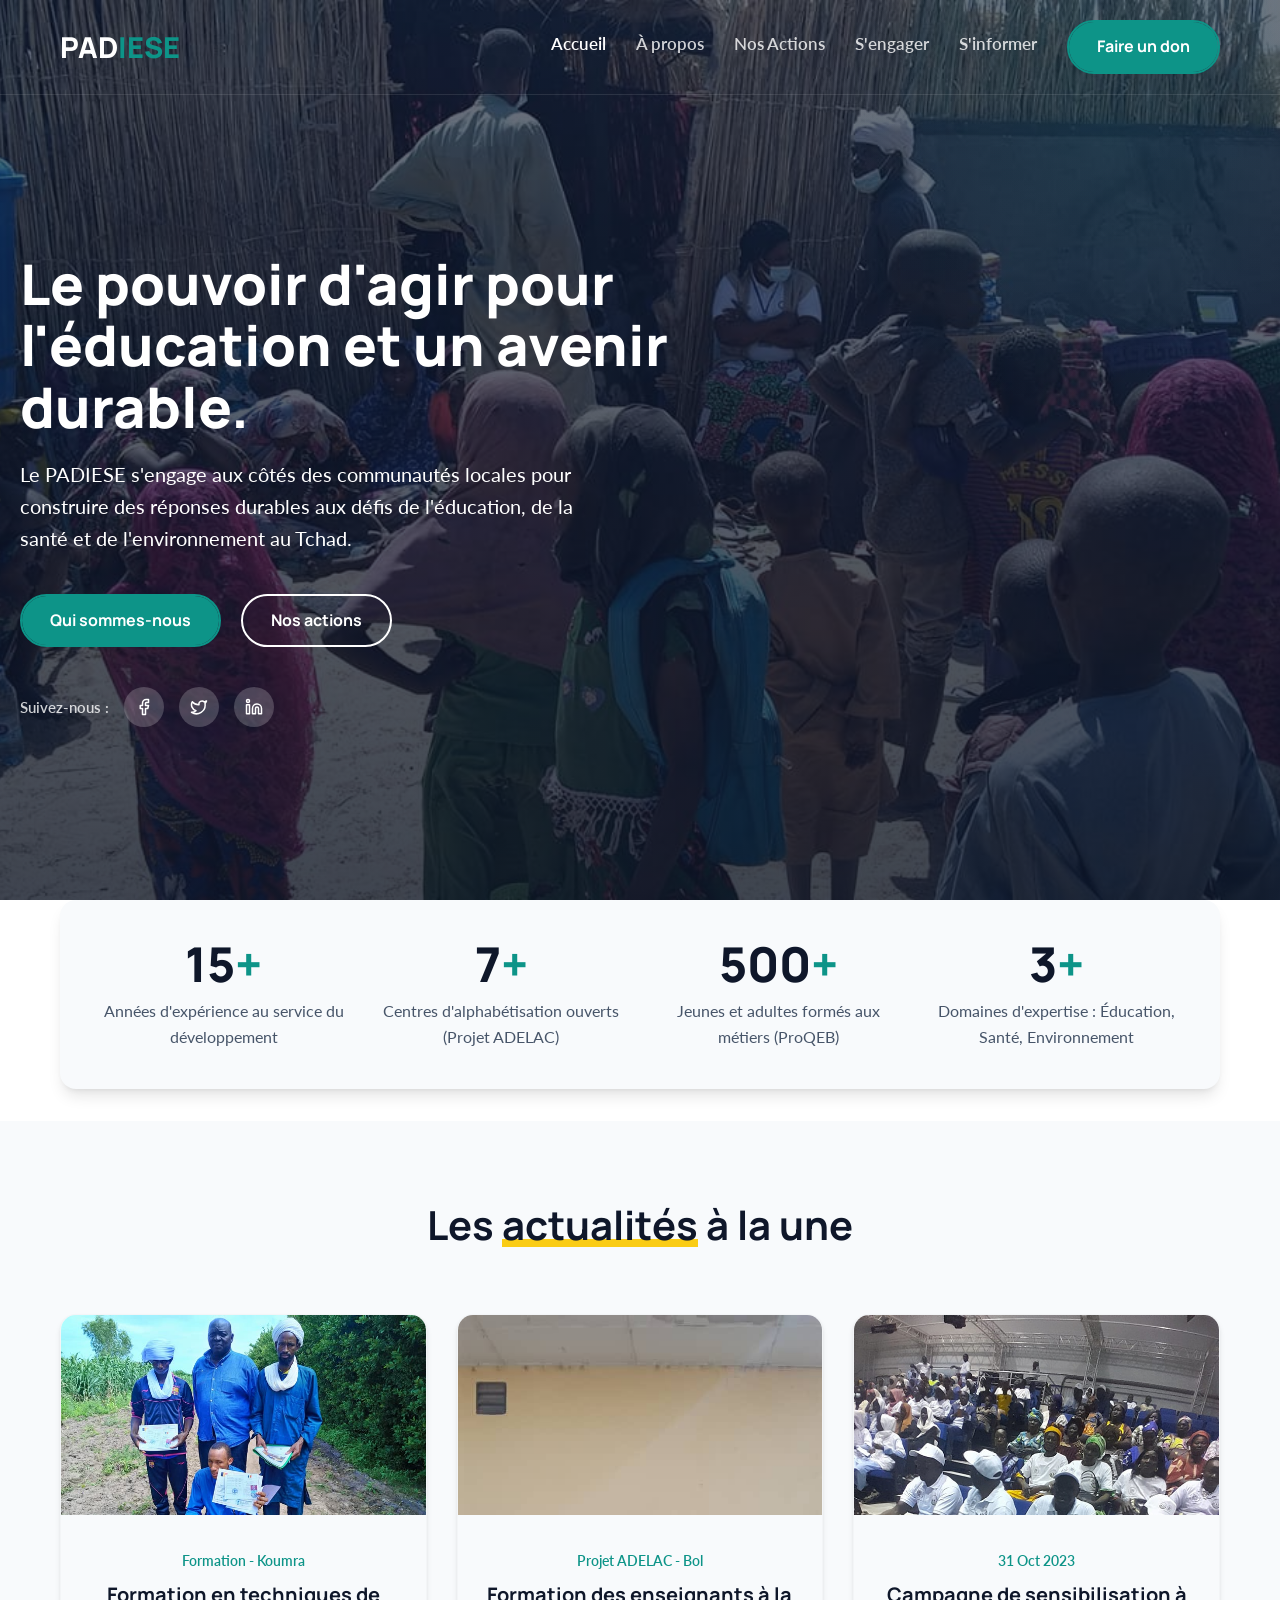
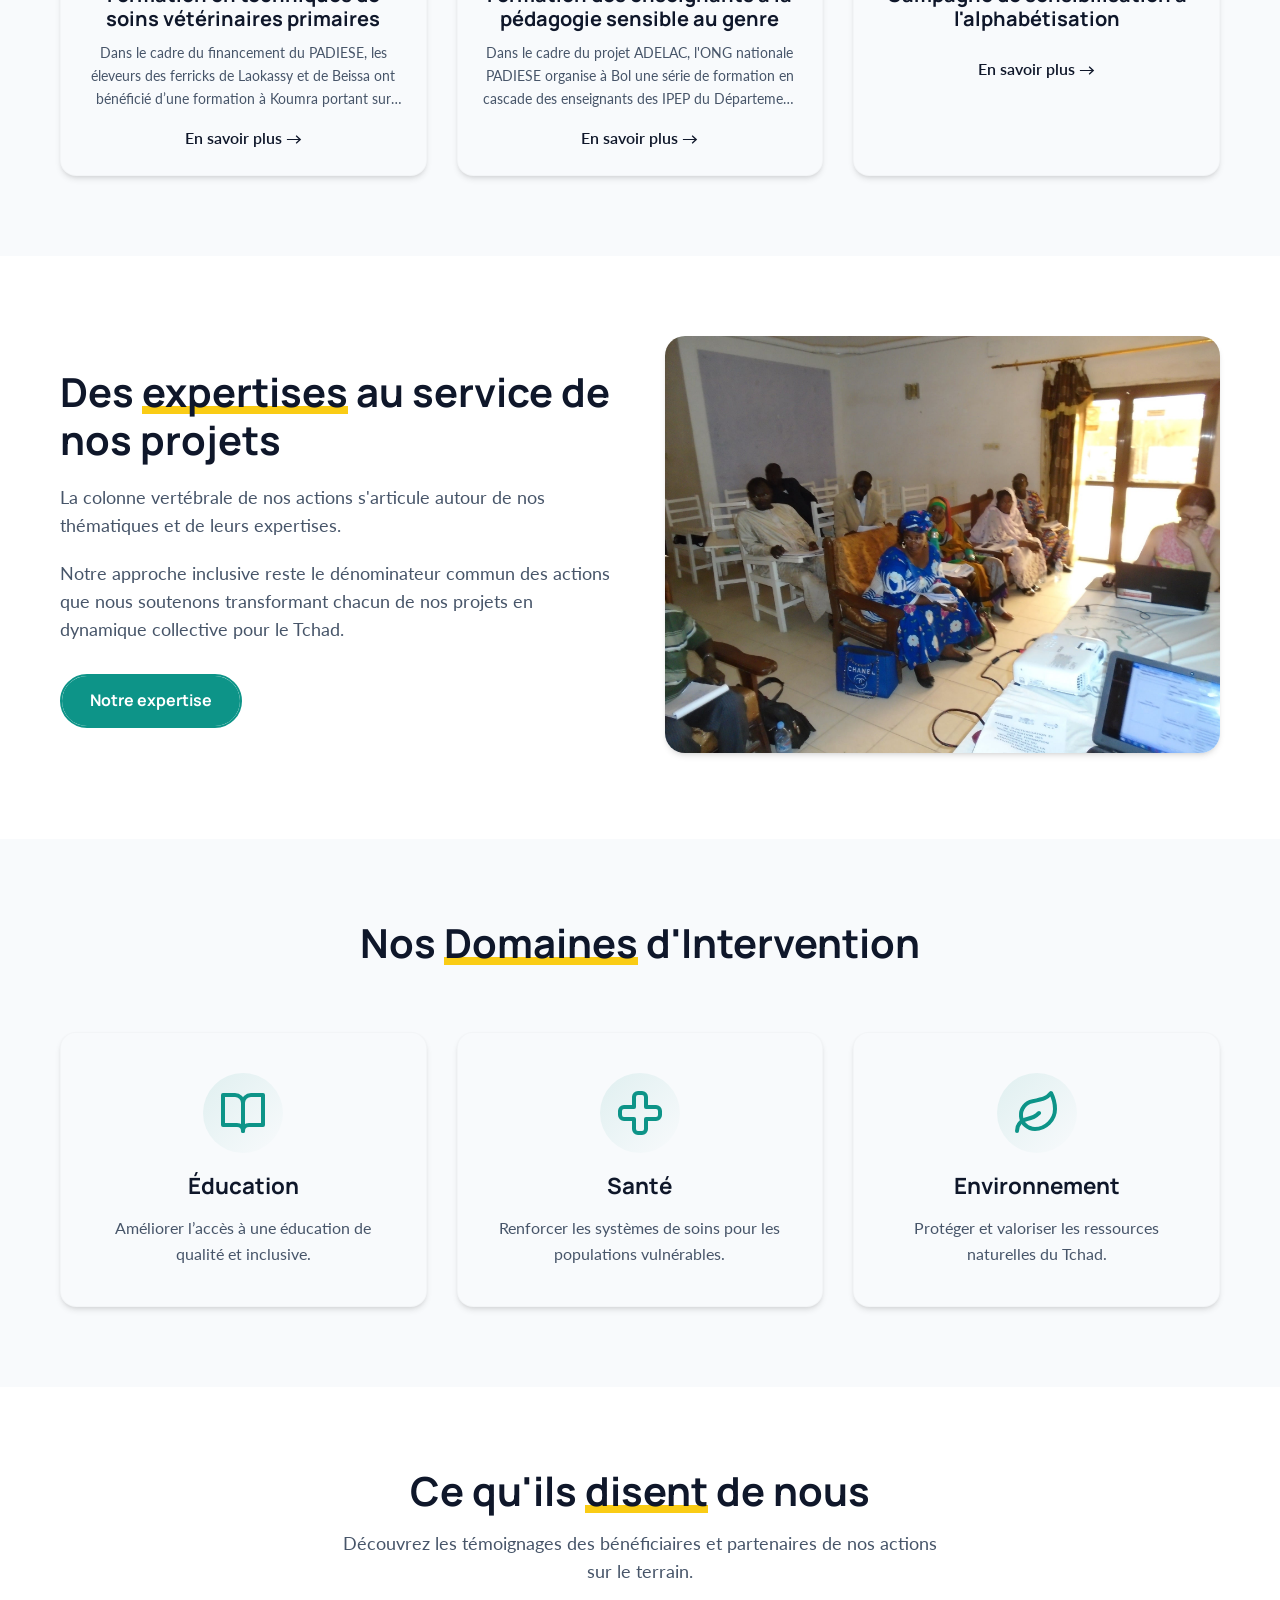
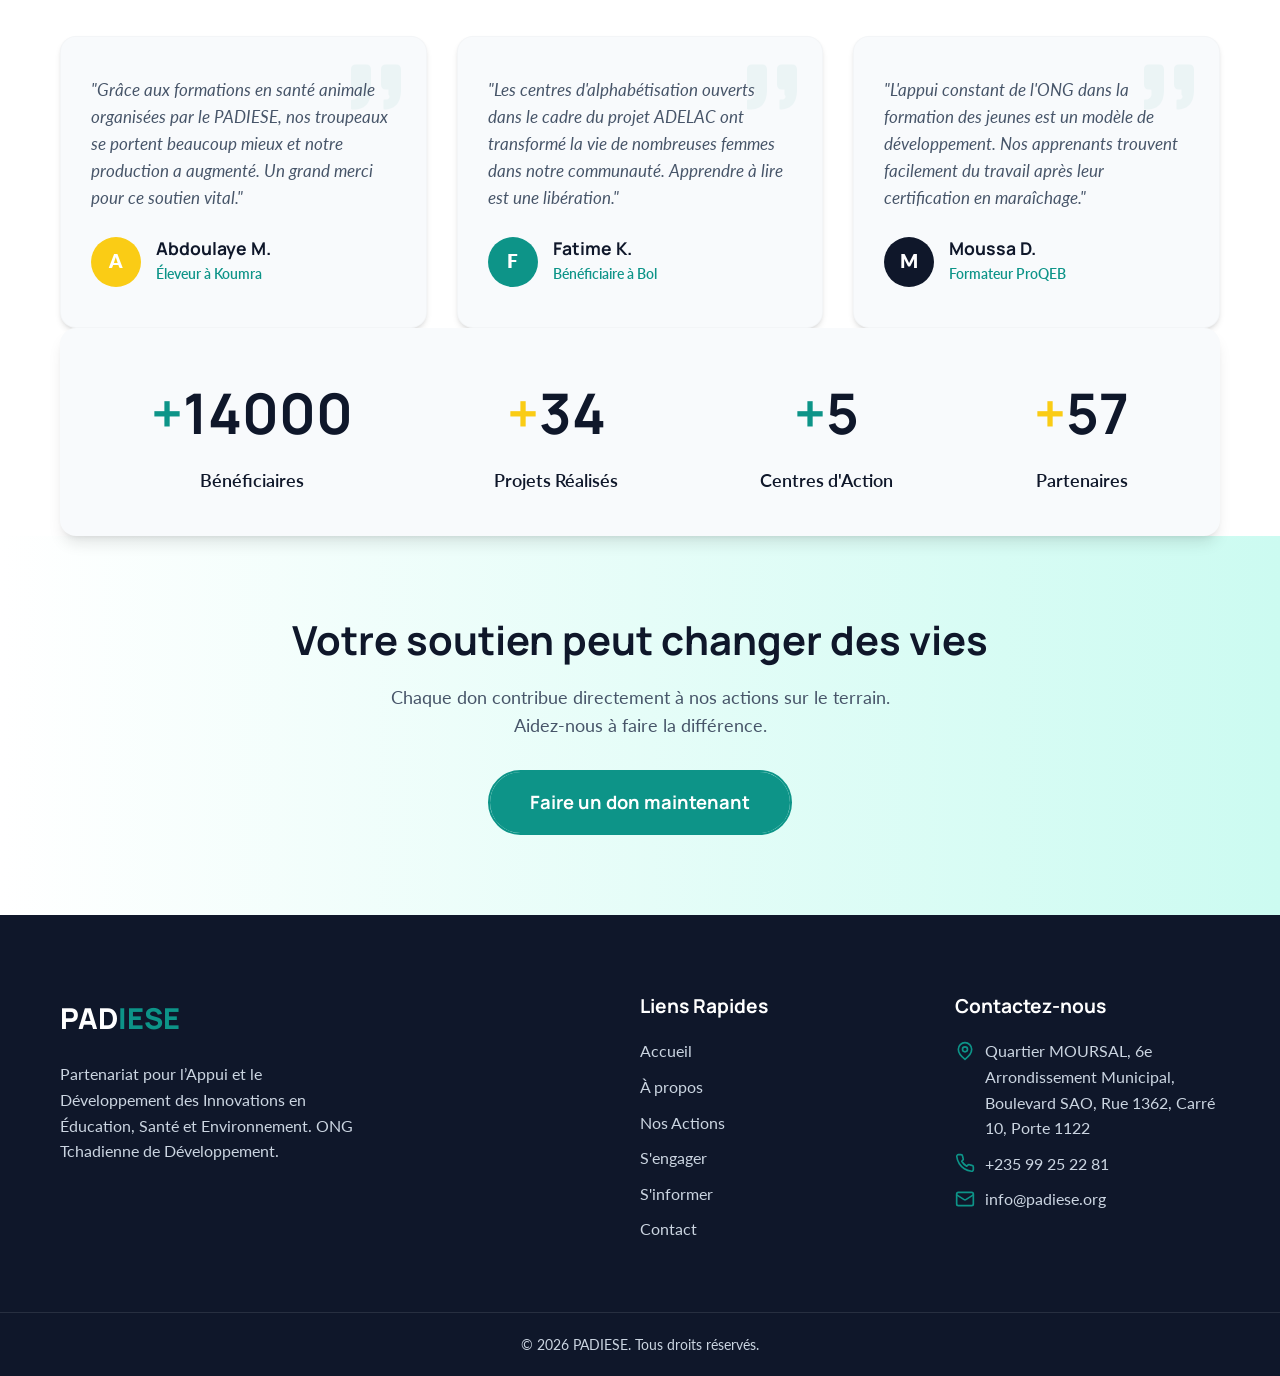
==== commit 85877e01: "Fix image crop positioning in news cards" ====
--- a/index.html
+++ b/index.html
@@ -85,7 +85,7 @@
                 </div>
                 <div class="grid-3">
                     <div class="card reveal delay-1" style="padding: 0; overflow: hidden;">
-                        <img src="images/473360840_1730516717730253_8406266396441770291_n.jpg" alt="Soins vétérinaires primaires" style="width: 100%; height: 200px; object-fit: cover;">
+                        <img src="images/473360840_1730516717730253_8406266396441770291_n.jpg" alt="Soins vétérinaires primaires" style="width: 100%; height: 200px; object-fit: cover; object-position: top;">
                         <div style="padding: 25px;">
                             <span style="font-size: 0.85rem; color: var(--primary-color); font-weight: 600;">Formation - Koumra</span>
                             <h3 style="margin: 10px 0; font-size: 1.25rem;">Formation en techniques de soins vétérinaires primaires</h3>
@@ -94,7 +94,7 @@
                         </div>
                     </div>
                     <div class="card reveal delay-2" style="padding: 0; overflow: hidden;">
-                        <img src="images/470239380_969892848502532_4528206277445745098_n.jpg" alt="Formation des enseignants IPEP" style="width: 100%; height: 200px; object-fit: cover;">
+                        <img src="images/470239380_969892848502532_4528206277445745098_n.jpg" alt="Formation des enseignants IPEP" style="width: 100%; height: 200px; object-fit: cover; object-position: top;">
                         <div style="padding: 25px;">
                             <span style="font-size: 0.85rem; color: var(--primary-color); font-weight: 600;">Projet ADELAC - Bol</span>
                             <h3 style="margin: 10px 0; font-size: 1.25rem;">Formation des enseignants à la pédagogie sensible au genre</h3>
@@ -103,7 +103,7 @@
                         </div>
                     </div>
                     <div class="card reveal delay-3" style="padding: 0; overflow: hidden;">
-                        <img src="images/485013255_989605013367758_7354269931741032101_n.jpg" alt="Alphabétisation" style="width: 100%; height: 200px; object-fit: cover;">
+                        <img src="images/485013255_989605013367758_7354269931741032101_n.jpg" alt="Alphabétisation" style="width: 100%; height: 200px; object-fit: cover; object-position: top;">
                         <div style="padding: 25px;">
                             <span style="font-size: 0.85rem; color: var(--primary-color); font-weight: 600;">31 Oct 2023</span>
                             <h3 style="margin: 10px 0; font-size: 1.25rem;">Campagne de sensibilisation à l'alphabétisation</h3>
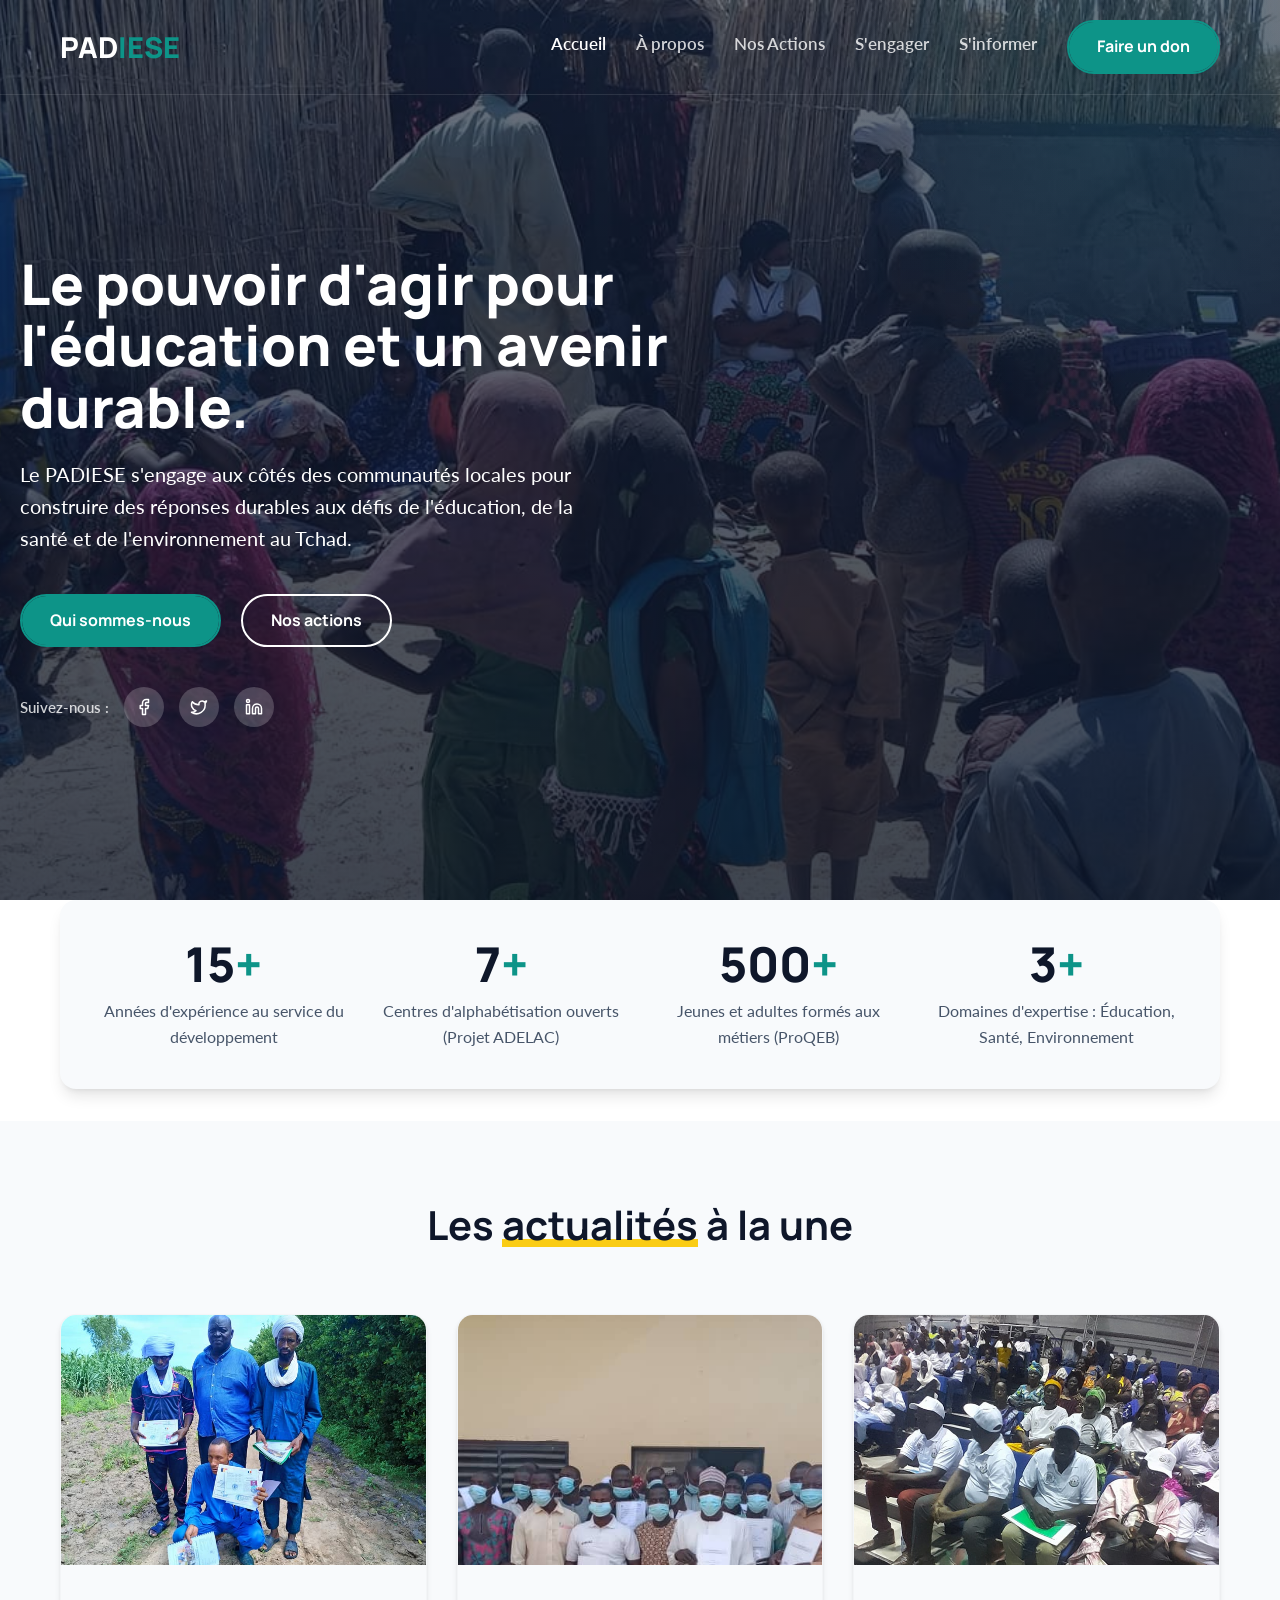
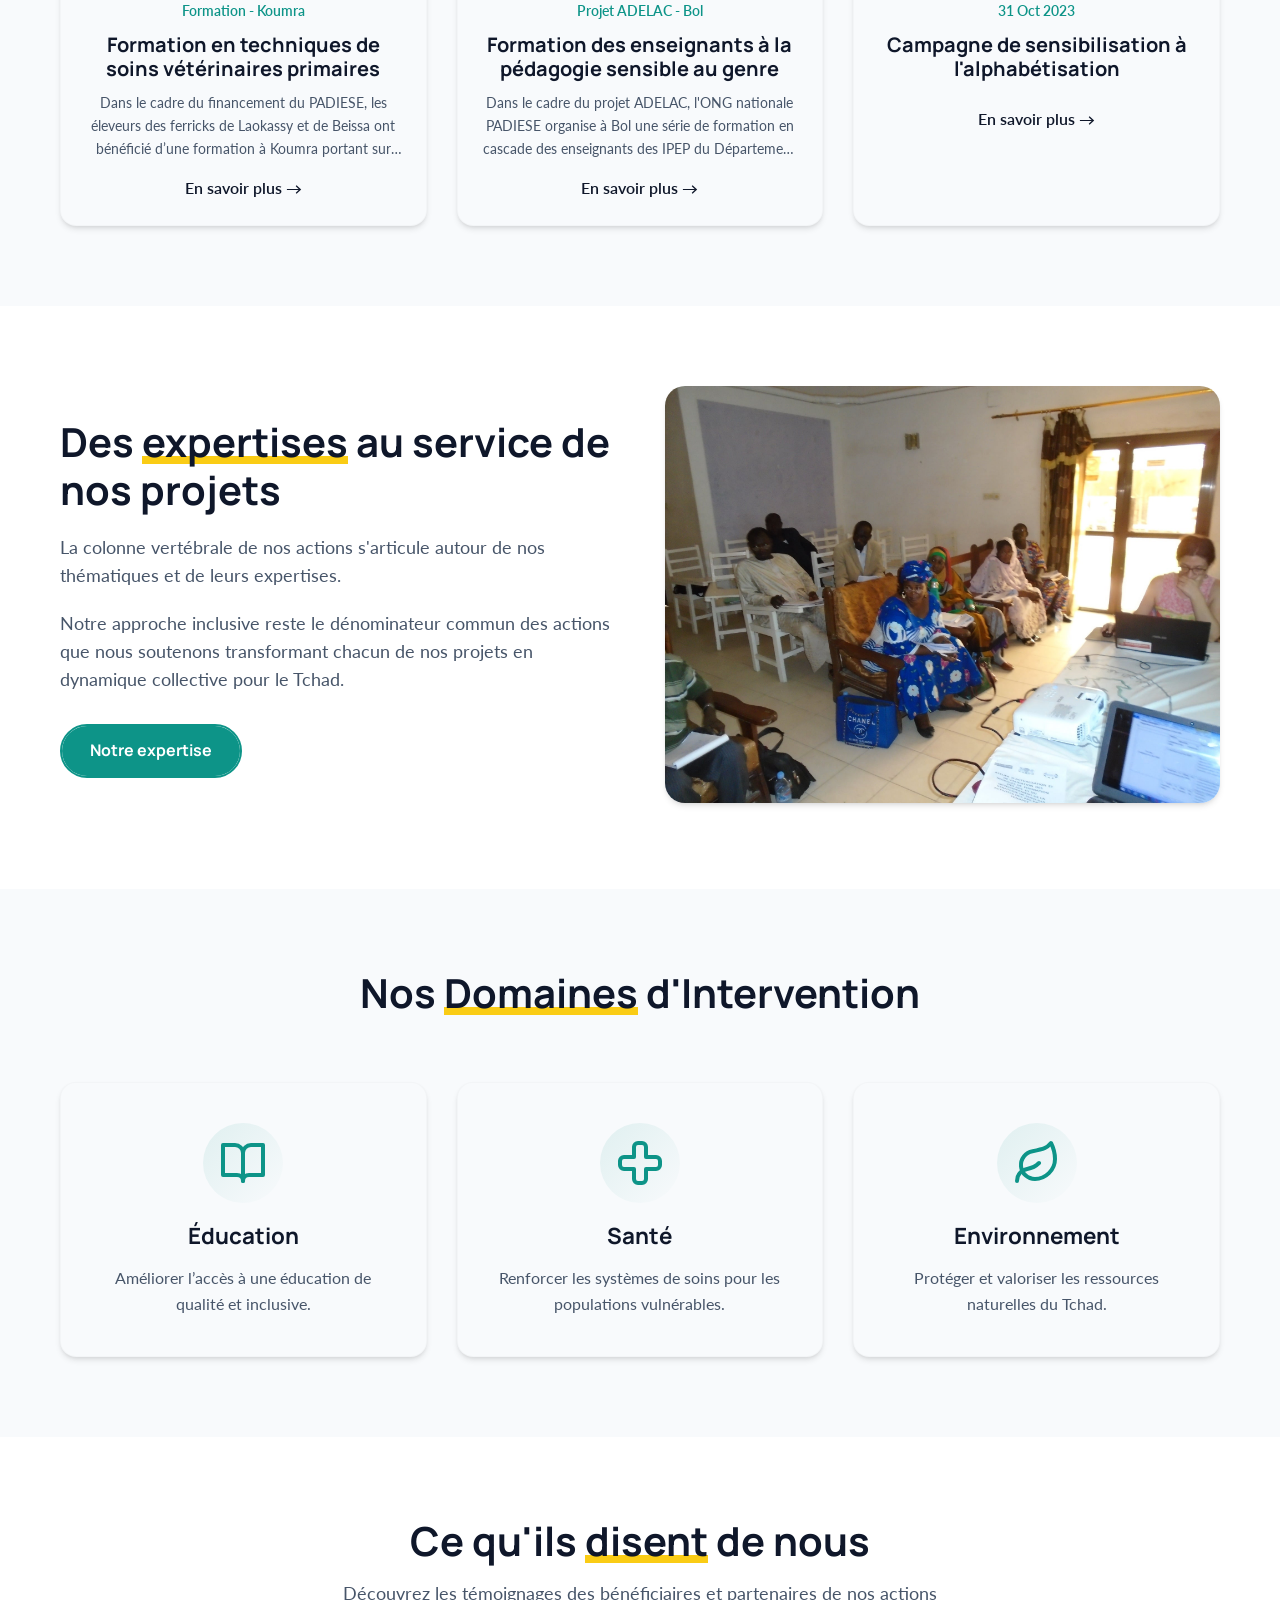
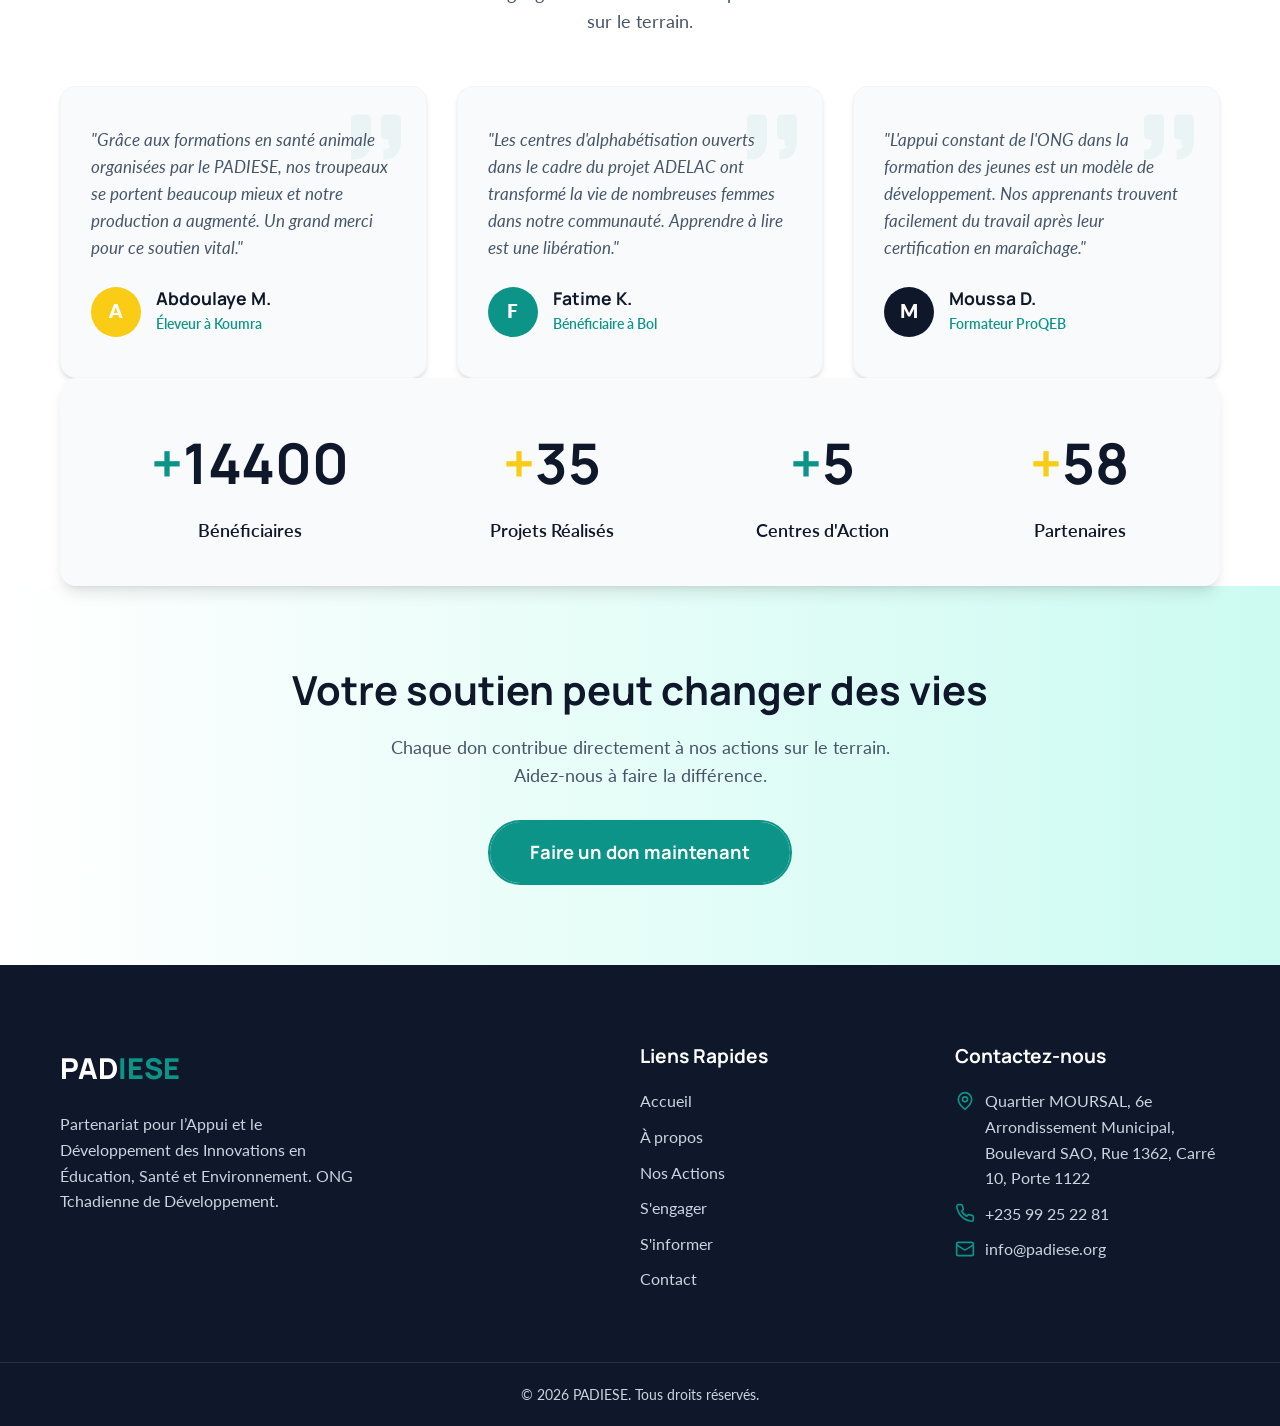
==== commit a9241553: "Better image positioning and height for news cards" ====
--- a/index.html
+++ b/index.html
@@ -85,7 +85,7 @@
                 </div>
                 <div class="grid-3">
                     <div class="card reveal delay-1" style="padding: 0; overflow: hidden;">
-                        <img src="images/473360840_1730516717730253_8406266396441770291_n.jpg" alt="Soins vétérinaires primaires" style="width: 100%; height: 200px; object-fit: cover; object-position: top;">
+                        <img src="images/473360840_1730516717730253_8406266396441770291_n.jpg" alt="Soins vétérinaires primaires" style="width: 100%; height: 250px; object-fit: cover; object-position: center 20%;">
                         <div style="padding: 25px;">
                             <span style="font-size: 0.85rem; color: var(--primary-color); font-weight: 600;">Formation - Koumra</span>
                             <h3 style="margin: 10px 0; font-size: 1.25rem;">Formation en techniques de soins vétérinaires primaires</h3>
@@ -94,7 +94,7 @@
                         </div>
                     </div>
                     <div class="card reveal delay-2" style="padding: 0; overflow: hidden;">
-                        <img src="images/470239380_969892848502532_4528206277445745098_n.jpg" alt="Formation des enseignants IPEP" style="width: 100%; height: 200px; object-fit: cover; object-position: top;">
+                        <img src="images/470239380_969892848502532_4528206277445745098_n.jpg" alt="Formation des enseignants IPEP" style="width: 100%; height: 250px; object-fit: cover; object-position: center 20%;">
                         <div style="padding: 25px;">
                             <span style="font-size: 0.85rem; color: var(--primary-color); font-weight: 600;">Projet ADELAC - Bol</span>
                             <h3 style="margin: 10px 0; font-size: 1.25rem;">Formation des enseignants à la pédagogie sensible au genre</h3>
@@ -103,7 +103,7 @@
                         </div>
                     </div>
                     <div class="card reveal delay-3" style="padding: 0; overflow: hidden;">
-                        <img src="images/485013255_989605013367758_7354269931741032101_n.jpg" alt="Alphabétisation" style="width: 100%; height: 200px; object-fit: cover; object-position: top;">
+                        <img src="images/485013255_989605013367758_7354269931741032101_n.jpg" alt="Alphabétisation" style="width: 100%; height: 250px; object-fit: cover; object-position: center 20%;">
                         <div style="padding: 25px;">
                             <span style="font-size: 0.85rem; color: var(--primary-color); font-weight: 600;">31 Oct 2023</span>
                             <h3 style="margin: 10px 0; font-size: 1.25rem;">Campagne de sensibilisation à l'alphabétisation</h3>
